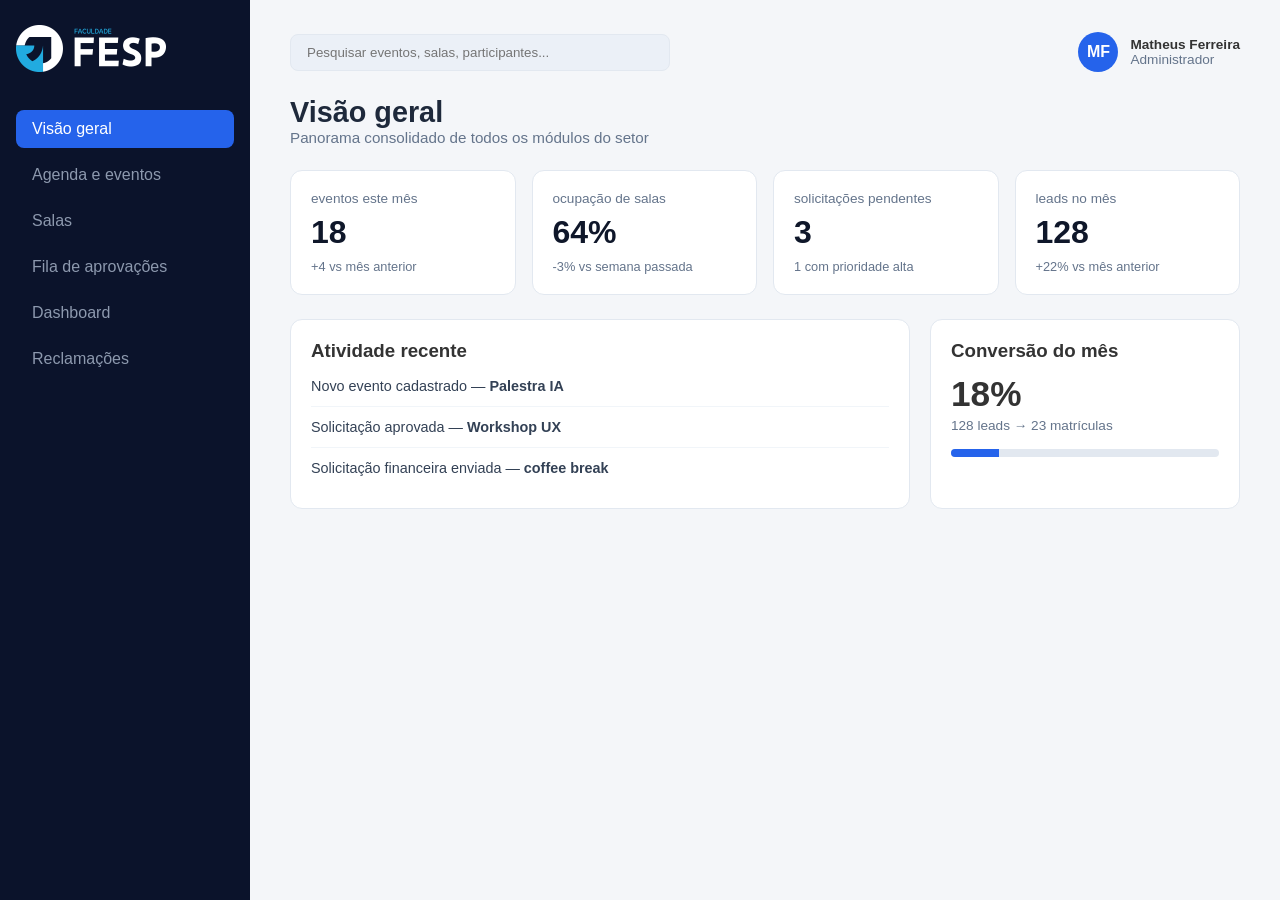
==== web/index.html @ 6873ac69 "add arquivos backend+dados mockados" ====
<!DOCTYPE html>
<html lang="pt-br">
<head>
    <meta charset="UTF-8">
    <meta name="viewport" content="width=device-width, initial-scale=1.0">
    <title>Central FESP</title>
    <link rel="stylesheet" href="style.css">
</head>
<body>
    <div class="app-container">
        <aside class="sidebar">
            <div class="logo-sidebar">
                <img src="logos/logoFespDark.svg" alt="CentralRelate">
            </div> 
            <nav class="menu-sidebar">
                <ul>
                    <li class="active"><a href="#">Visão geral</a></li>
                    <li><a href="#">Agenda e eventos</a></li>
                    <li><a href="salas.html">Salas</a></li>
                    <li><a href="#">Fila de aprovações</a></li>
                    <li><a href="#">Dashboard</a></li>
                    <li><a href="#">Reclamações</a></li>
                </ul>
            </nav> 
        </aside>

        <main class="main-content">
            <header class="topbar">
                <input type="text" placeholder="Pesquisar eventos, salas, participantes..." class="search-input">
                <div class="user-profile">
                    <div class="avatar">MF</div>
                    <div class="user-info">
                        <strong>Matheus Ferreira</strong>
                        <span>Administrador</span>
                    </div>
                </div>
            </header>

            <div class="page-header">
                <h1>Visão geral</h1>
                <p>Panorama consolidado de todos os módulos do setor</p>
            </div>
            
            <!-- Métricas apenas demonstrativas, não refletem dados reais do sistema -->
            <section class="metrics-grid">
                <div class="card metric-card">
                    <span class="card-label">eventos este mês</span>
                    <h2>18</h2>
                    <span class="trend positive">+4 vs mês anterior</span>
                </div>
                <div class="card metric-card">
                    <span class="card-label">ocupação de salas</span>
                    <h2>64%</h2>
                    <span class="trend negative">-3% vs semana passada</span>
                </div>
                <div class="card metric-card">
                    <span class="card-label">solicitações pendentes</span>
                    <h2>3</h2>
                    <span class="trend neutral">1 com prioridade alta</span>
                </div>
                <div class="card metric-card">
                    <span class="card-label">leads no mês</span>
                    <h2>128</h2>
                    <span class="trend positive">+22% vs mês anterior</span>
                </div>
            </section>

            <section class="dashboard-grid">
                <div class="card activity-card">
                    <h3>Atividade recente</h3>
                    <ul class="activity-list">
                        <li>Novo evento cadastrado — <strong>Palestra IA</strong></li>
                        <li>Solicitação aprovada — <strong>Workshop UX</strong></li>
                        <li>Solicitação financeira enviada — <strong>coffee break</strong></li>
                    </ul>
                </div>
                <div class="card conversion-card">
                    <h3>Conversão do mês</h3>
                    <h2>18%</h2>
                    <p class="subtext">128 leads &rarr; 23 matrículas</p>
                    <div class="progress-bar">
                        <div class="progress-fill" style="width: 18%;"></div>
                    </div>
                </div>
            </section>
        </main>
    </div>
</body>
</html>
---- web/style.css ----
/*  RESET  */
* {
    margin: 0;
    padding: 0;
    box-sizing: border-box;
    font-family: -apple-system, BlinkMacSystemFont, "Segoe UI", Roboto, sans-serif;
}

body {
    background-color: #f4f6f9;
    color: #333;
}

.app-container {
    display: flex;
    min-height: 100vh;
}

/*  SIDEBAR  */
.sidebar {
    width: 250px;
    background-color: #0b132b;
    color: #fff;
    padding: 24px 16px;
    display: flex;
    flex-direction: column;
    gap: 32px;
}

.logo-sidebar img {
    max-width: 150px;
}

.menu-sidebar ul {
    list-style: none;
    display: flex;
    flex-direction: column;
    gap: 8px;
}

.menu-sidebar a {
    color: #8d99ae;
    text-decoration: none;
    display: block;
    padding: 10px 16px;
    border-radius: 8px;
    font-weight: 500;
    transition: background 0.2s, color 0.2s;
}

.menu-sidebar li.active a,
.menu-sidebar a:hover {
    background-color: #2563eb;
    color: #ffffff;
}

/*  CONTEÚDO PRINCIPAL  */
.main-content {
    flex: 1;
    padding: 32px 40px;
    display: flex;
    flex-direction: column;
    gap: 24px;
}

/* Topbar */
.topbar {
    display: flex;
    justify-content: space-between;
    align-items: center;
}

.search-input {
    width: 380px;
    padding: 10px 16px;
    border: 1px solid #e2e8f0;
    border-radius: 8px;
    outline: none;
    background-color: #ebf0f7;
}

.user-profile {
    display: flex;
    align-items: center;
    gap: 12px;
}

.avatar {
    width: 40px;
    height: 40px;
    background-color: #2563eb;
    color: #fff;
    border-radius: 50%;
    display: flex;
    align-items: center;
    justify-content: center;
    font-weight: bold;
}

.user-info {
    display: flex;
    flex-direction: column;
    font-size: 0.85rem;
}

.user-info span {
    color: #64748b;
}

/* Título */
.page-header h1 {
    font-size: 1.8rem;
    color: #1e293b;
}

.page-header p {
    color: #64748b;
    font-size: 0.95rem;
}

/* Cards genéricos */
.card {
    background-color: #ffffff;
    border-radius: 12px;
    padding: 20px;
    border: 1px solid #e2e8f0;
}

/* Grid de Métricas superiores */
.metrics-grid {
    display: grid;
    grid-template-columns: repeat(4, 1fr);
    gap: 16px;
}

.metric-card {
    display: flex;
    flex-direction: column;
    gap: 8px;
}

.card-label {
    font-size: 0.85rem;
    color: #64748b;
    text-transform: lowercase;
}

.metric-card h2 {
    font-size: 2rem;
    color: #0f172a;
}

.trend {
    font-size: 0.8rem;
    color: #64748b;
}

/* Grid Inferior */
.dashboard-grid {
    display: grid;
    grid-template-columns: 2fr 1fr;
    gap: 20px;
}

.activity-list {
    list-style: none;
    margin-top: 16px;
    display: flex;
    flex-direction: column;
    gap: 12px;
}

.activity-list li {
    padding-bottom: 12px;
    border-bottom: 1px solid #f1f5f9;
    color: #334155;
    font-size: 0.9rem;
}

.activity-list li:last-child {
    border-bottom: none;
}

.conversion-card h2 {
    font-size: 2.2rem;
    margin: 12px 0 4px;
}

.subtext {
    font-size: 0.85rem;
    color: #64748b;
    margin-bottom: 16px;
}

.progress-bar {
    width: 100%;
    height: 8px;
    background-color: #e2e8f0;
    border-radius: 4px;
    overflow: hidden;
}

.progress-fill {
    height: 100%;
    background-color: #2563eb;
}










/* SALAS */

/* Layout da Header com Botão alinhado à direita */
.header-with-action {
    display: flex;
    justify-content: space-between;
    align-items: center;
}

.btn-primary {
    background-color: #2563eb;
    color: #ffffff;
    border: none;
    padding: 10px 20px;
    border-radius: 8px;
    font-weight: 600;
    cursor: pointer;
    transition: background-color 0.2s;
}

.btn-primary:hover {
    background-color: #1d4ed8;
}

/* Grid das Salas (2 colunas) */
.rooms-grid {
    display: grid;
    grid-template-columns: repeat(2, 1fr);
    gap: 16px;
}

/* Card Individual de Sala */
.room-card {
    display: flex;
    justify-content: space-between;
    align-items: center;
    padding: 20px 24px;
    align-items: start;
}


.room-info h3 {
    font-size: 1.1rem;
    color: #0f172a;
    margin-bottom: 4px;
}

.room-info p {
    font-size: 0.85rem;
    color: #64748b;
}

/* Badges de Status pill (Arredondados) */
.badge {
    padding: 4px 12px;
    border-radius: 20px;
    font-size: 0.75rem;
    font-weight: 600;
}

.badge-alert {
    background-color: #fde8e8;
    color: #e53e3e;
}

.badge-free {
    background-color: #e6f4ea;
    color: #2e7d32;
}

.badge-busy {
    background-color: #fce8e6;
    color: #c5221f;
}
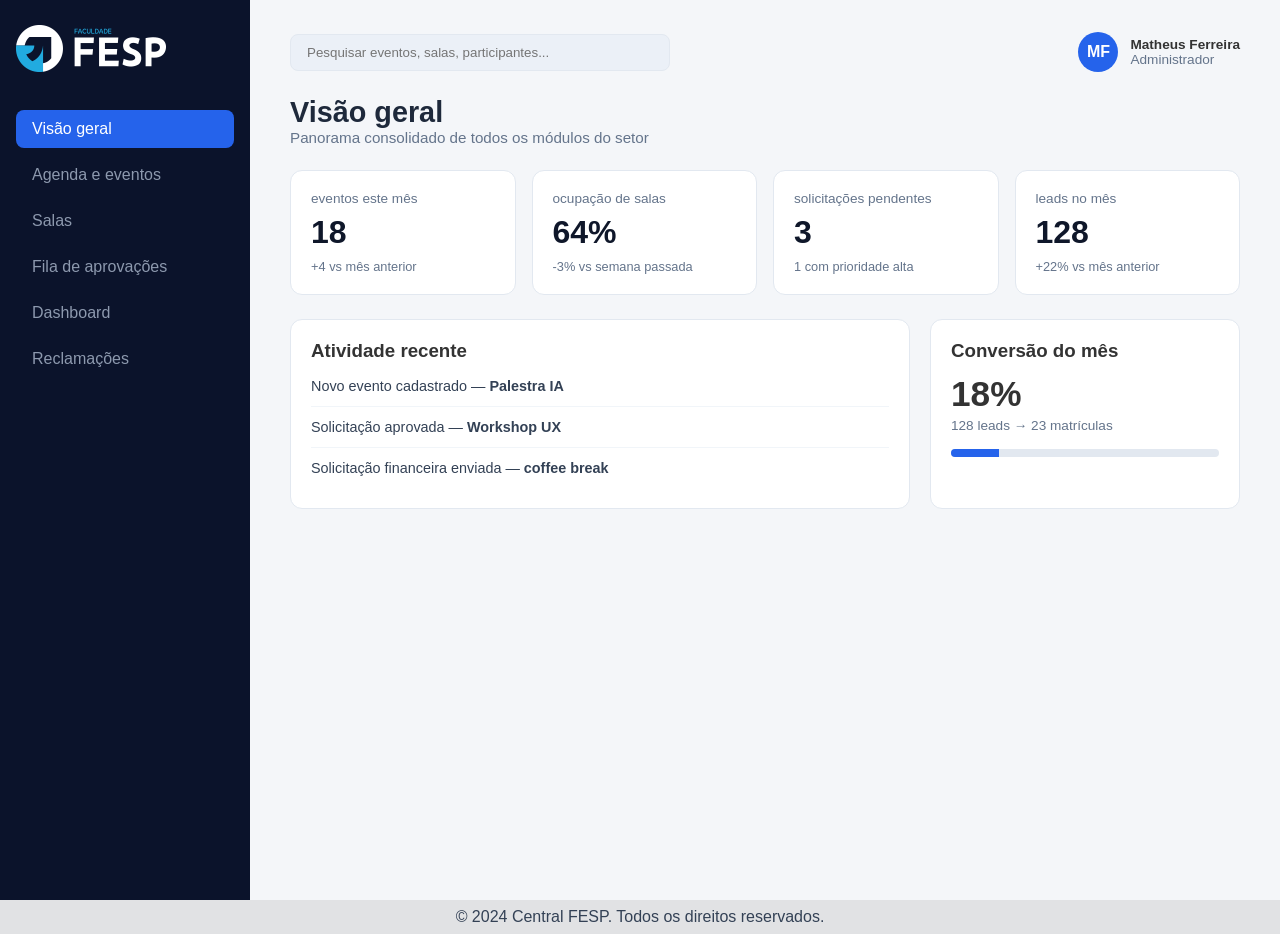
==== commit 93c3b4d2: "add ApeiServer | add modal salas" ====
--- a/web/index.html
+++ b/web/index.html
@@ -85,5 +85,11 @@
             </section>
         </main>
     </div>
+
+                <footer class="footer">
+            <p>&copy; 2024 Central FESP. Todos os direitos reservados.</p>
+        </footer>
+
+    <script src="script.js"></script>
 </body>
 </html>
--- a/web/style.css
+++ b/web/style.css
@@ -287,4 +287,329 @@
 .badge-busy {
     background-color: #fce8e6;
     color: #c5221f;
+}
+
+
+   /* MODAL - NOVA SALA */
+.modal-overlay {
+    position: fixed;
+    inset: 0;
+    background-color: rgba(15, 23, 42, 0.55);
+    display: none;
+    align-items: center;
+    justify-content: center;
+    padding: 20px;
+    z-index: 1000;
+    backdrop-filter: blur(2px);
+}
+
+.modal-overlay.active {
+    display: flex;
+}
+
+.modal {
+    width: 100%;
+    max-width: 520px;
+    background-color: #ffffff;
+    border-radius: 14px;
+    border: 1px solid #e2e8f0;
+    box-shadow: 0 20px 50px rgba(15, 23, 42, 0.20);
+    animation: modalEntrada 0.2s ease-out;
+}
+
+@keyframes modalEntrada {
+    from {
+        opacity: 0;
+        transform: translateY(-15px) scale(0.98);
+    }
+
+    to {
+        opacity: 1;
+        transform: translateY(0) scale(1);
+    }
+}
+
+
+/* Cabeçalho */
+.modal-header {
+    display: flex;
+    justify-content: space-between;
+    align-items: flex-start;
+    padding: 22px 24px;
+    border-bottom: 1px solid #e2e8f0;
+}
+
+.modal-header h2 {
+    font-size: 1.25rem;
+    color: #0f172a;
+    margin-bottom: 4px;
+}
+
+.modal-header p {
+    font-size: 0.85rem;
+    color: #64748b;
+}
+
+
+/* Botão fechar */
+.modal-close {
+    border: none;
+    background: transparent;
+    font-size: 1.7rem;
+    line-height: 1;
+    color: #64748b;
+    cursor: pointer;
+    padding: 2px 6px;
+    border-radius: 6px;
+}
+
+.modal-close:hover {
+    background-color: #f1f5f9;
+    color: #0f172a;
+}
+
+
+/* Formulário */
+#formNovaSala {
+    padding: 24px;
+}
+
+.form-group {
+    display: flex;
+    flex-direction: column;
+    gap: 7px;
+    margin-bottom: 18px;
+}
+
+.form-group label {
+    font-size: 0.85rem;
+    font-weight: 600;
+    color: #334155;
+}
+
+.form-group input,
+.form-group select {
+    width: 100%;
+    padding: 11px 13px;
+    border: 1px solid #dbe2ea;
+    border-radius: 8px;
+    background-color: #ffffff;
+    color: #0f172a;
+    font-size: 0.9rem;
+    outline: none;
+    transition:
+        border-color 0.2s,
+        box-shadow 0.2s;
+}
+
+.form-group input::placeholder {
+    color: #94a3b8;
+}
+
+.form-group input:focus,
+.form-group select:focus {
+    border-color: #2563eb;
+    box-shadow: 0 0 0 3px rgba(37, 99, 235, 0.10);
+}
+
+
+/* Duas colunas */
+.form-row {
+    display: grid;
+    grid-template-columns: 1fr 1fr;
+    gap: 14px;
+}
+
+
+/* Botões */
+.modal-actions {
+    display: flex;
+    justify-content: flex-end;
+    gap: 10px;
+    padding-top: 6px;
+    border-top: 1px solid #f1f5f9;
+}
+
+.btn-secondary {
+    background-color: #ffffff;
+    color: #475569;
+    border: 1px solid #dbe2ea;
+    padding: 10px 20px;
+    border-radius: 8px;
+    font-weight: 600;
+    cursor: pointer;
+    transition: 0.2s;
+}
+
+.btn-secondary:hover {
+    background-color: #f8fafc;
+    border-color: #cbd5e1;
+}
+
+/* AÇÕES DA SALA */
+.room-actions {
+    display: flex;
+    gap: 8px;
+    margin-top: 14px;
+}
+
+.btn-edit,
+.btn-delete {
+    border: none;
+    padding: 7px 12px;
+    border-radius: 7px;
+
+    font-size: 0.78rem;
+    font-weight: 600;
+
+    cursor: pointer;
+
+    transition: 0.2s;
+}
+
+
+/* EDITAR */
+.btn-edit {
+    background-color: #eff6ff;
+    color: #2563eb;
+}
+
+.btn-edit:hover {
+    background-color: #dbeafe;
+}
+
+
+/* EXCLUIR */
+.btn-delete {
+    background-color: #fef2f2;
+    color: #dc2626;
+}
+
+.btn-delete:hover {
+    background-color: #fee2e2;
+}
+/* Mensagem exibida enquanto a lista de salas carrega ou quando está vazia */
+.rooms-loading {
+    color: #64748b;
+    font-size: 0.9rem;
+    padding: 12px 4px;
+}
+
+/*  (mensagem de sucesso/erro)*/
+.toast-mensagem {
+    position: fixed;
+    bottom: 24px;
+    right: 24px;
+    display: flex;
+    align-items: flex-start;
+    gap: 12px;
+    max-width: 340px;
+    padding: 14px 16px;
+    border-radius: 10px;
+    background-color: #ffffff;
+    border: 1px solid #e2e8f0;
+    box-shadow: 0 12px 30px rgba(15, 23, 42, 0.18);
+    z-index: 1100;
+    animation: toastEntrada 0.2s ease-out;
+}
+
+@keyframes toastEntrada {
+    from {
+        opacity: 0;
+        transform: translateY(10px);
+    }
+
+    to {
+        opacity: 1;
+        transform: translateY(0);
+    }
+}
+
+.toast-icone {
+    width: 22px;
+    height: 22px;
+    flex-shrink: 0;
+    border-radius: 50%;
+    display: flex;
+    align-items: center;
+    justify-content: center;
+    font-weight: 700;
+    font-size: 0.85rem;
+}
+
+.toast-mensagem.sucesso .toast-icone {
+    background-color: #e6f4ea;
+    color: #2e7d32;
+}
+
+.toast-mensagem.erro .toast-icone {
+    background-color: #fde8e8;
+    color: #e53e3e;
+}
+
+.toast-conteudo {
+    display: flex;
+    flex-direction: column;
+    gap: 2px;
+    font-size: 0.85rem;
+}
+
+.toast-conteudo strong {
+    color: #0f172a;
+}
+
+.toast-conteudo span {
+    color: #475569;
+}
+
+.toast-fechar {
+    border: none;
+    background: transparent;
+    font-size: 1.2rem;
+    line-height: 1;
+    color: #94a3b8;
+    cursor: pointer;
+    margin-left: auto;
+}
+
+.toast-fechar:hover {
+    color: #0f172a;
+}
+
+/* Responsivo */
+@media (max-width: 600px) {
+
+    .modal {
+        max-width: 100%;
+    }
+
+    .form-row {
+        grid-template-columns: 1fr;
+        gap: 0;
+    }
+
+    .modal-actions {
+        flex-direction: column-reverse;
+    }
+
+    .modal-actions button {
+        width: 100%;
+    }
+}
+
+
+
+
+
+
+
+
+/* RODAPÉ */
+.footer {
+    background-color: #97939334;
+    color: #334155;
+    text-align: center;
+    padding: 8px 0;
+    margin-top: auto;
+
 }
